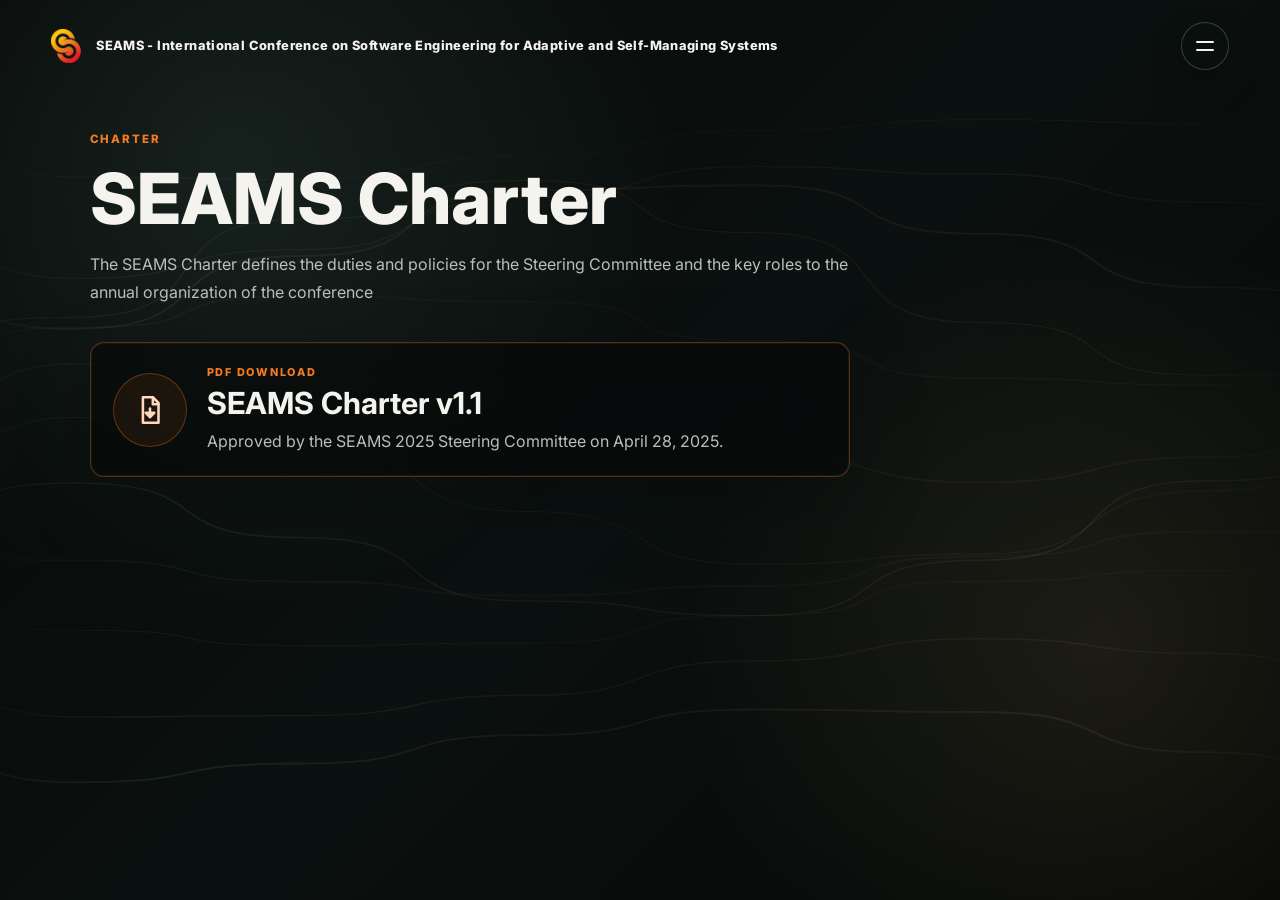
==== charter.html @ 8659b767 "Included charter section" ====
<!doctype html>
<html lang="en">
  <head>
    <meta charset="utf-8">
    <meta name="viewport" content="width=device-width, initial-scale=1">
    <meta
      name="description"
      content="SEAMS Charter defining steering committee duties and annual conference organization policies."
    >
    <title>Charter | SEAMS</title>
    <link rel="preconnect" href="https://fonts.googleapis.com">
    <link rel="preconnect" href="https://fonts.gstatic.com" crossorigin>
    <link
      href="https://fonts.googleapis.com/css2?family=Inter:wght@400;500;600;700;800&display=swap"
      rel="stylesheet"
    >
    <link rel="stylesheet" href="styles.css">
  </head>
  <body>
    <canvas class="ambient-canvas" aria-hidden="true"></canvas>

    <header class="site-header" aria-label="Site header">
      <a class="brand" href="index.html" aria-label="SEAMS home">
        <span class="brand-logo" aria-hidden="true">
          <img src="assets/seams-logo-banner-no-bg.png" alt="">
        </span>
        <span class="brand-name">SEAMS - International Conference on Software Engineering for Adaptive and Self-Managing Systems</span>
      </a>

      <button class="menu-button" type="button" aria-label="Open menu" aria-expanded="false" aria-controls="site-menu">
        <span class="menu-button__line"></span>
        <span class="menu-button__line"></span>
      </button>
    </header>

    <nav class="menu-panel" id="site-menu" aria-label="Main menu" aria-hidden="true">
      <div class="menu-panel__inner">
        <p class="menu-panel__eyebrow">Menu</p>
        <a href="index.html">Home</a>
        <a href="conference-series.html">Conference Series</a>
        <a href="leadership.html">Leadership</a>
        <a href="#charter">Charter</a>
      </div>
    </nav>

    <main id="charter">
      <section class="charter-section" aria-labelledby="charter-title">
        <div class="charter-section__header">
          <p class="hero__kicker">Charter</p>
          <h1 id="charter-title">SEAMS Charter</h1>
          <p>
            The SEAMS Charter defines the duties and policies for the Steering Committee and the key roles to the annual organization of the conference
          </p>
        </div>

        <a class="charter-download" href="assets/docs/SEAMS-Charter-v1.1.pdf" download>
          <span class="charter-download__icon" aria-hidden="true">
            <svg viewBox="0 0 24 24" focusable="false">
              <path d="M7 3h7l4 4v14H7z"></path>
              <path d="M14 3v5h4"></path>
              <path d="M9 14h6"></path>
              <path d="M12 11v6"></path>
              <path d="m9.5 14.5 2.5 2.5 2.5-2.5"></path>
            </svg>
          </span>
          <span class="charter-download__content">
            <span class="charter-download__kicker">PDF Download</span>
            <strong>SEAMS Charter v1.1</strong>
            <span>Approved by the SEAMS 2025 Steering Committee on April 28, 2025.</span>
          </span>
        </a>
      </section>
    </main>

    <script src="script.js"></script>
  </body>
</html>
---- styles.css ----
:root {
  color-scheme: dark;
  --ink: #f4f3ee;
  --muted: #b9c0bb;
  --quiet: #7f8c86;
  --line: rgba(244, 243, 238, 0.14);
  --panel: rgba(10, 16, 15, 0.72);
  --ground: #050706;
  --green: #8fd2bd;
  --gold: #d7b56d;
  --orange: #f47a20;
  --shadow: 0 28px 90px rgba(0, 0, 0, 0.34);
}

* {
  box-sizing: border-box;
}

html {
  scroll-behavior: smooth;
}

body {
  overflow-x: hidden;
  min-height: 100vh;
  margin: 0;
  color: var(--ink);
  background:
    radial-gradient(circle at 18% 18%, rgba(143, 210, 189, 0.11), transparent 28rem),
    radial-gradient(circle at 86% 72%, rgba(215, 181, 109, 0.1), transparent 26rem),
    linear-gradient(135deg, #060807 0%, #0b1110 50%, #050706 100%);
  font-family: Inter, ui-sans-serif, system-ui, -apple-system, BlinkMacSystemFont, "Segoe UI", sans-serif;
}

body.menu-open {
  overflow: hidden;
}

a {
  color: inherit;
  text-decoration: none;
}

.ambient-canvas {
  position: fixed;
  inset: 0;
  z-index: 0;
  width: 100%;
  height: 100%;
  opacity: 0.82;
  pointer-events: none;
}

.site-header,
.menu-panel,
main {
  position: relative;
}

.site-header {
  position: fixed;
  z-index: 20;
  top: 0;
  left: 0;
  right: 0;
  display: flex;
  align-items: center;
  justify-content: space-between;
  padding: 22px clamp(20px, 4vw, 56px);
}

.brand {
  display: inline-flex;
  min-width: 0;
  align-items: center;
  gap: 11px;
  max-width: calc(100vw - 124px);
  color: var(--ink);
  font-size: clamp(0.62rem, 1vw, 0.84rem);
  font-weight: 800;
  line-height: 1.22;
  letter-spacing: 0.03em;
}

.brand-name {
  min-width: 0;
  max-width: min(920px, calc(100vw - 180px));
  overflow: hidden;
  overflow-wrap: normal;
  text-overflow: ellipsis;
  white-space: nowrap;
  word-break: normal;
}

.brand-logo {
  position: relative;
  display: inline-flex;
  width: 34px;
  flex: 0 0 auto;
  height: 34px;
  overflow: hidden;
  align-items: center;
  border-radius: 8px;
}

.brand-logo img {
  display: block;
  width: auto;
  height: 34px;
  max-width: none;
}

.menu-button {
  position: relative;
  z-index: 30;
  display: grid;
  width: 48px;
  height: 48px;
  place-items: center;
  border: 1px solid rgba(244, 243, 238, 0.2);
  border-radius: 999px;
  background: rgba(10, 16, 15, 0.38);
  box-shadow: 0 16px 36px rgba(0, 0, 0, 0.22);
  cursor: pointer;
  backdrop-filter: blur(18px);
}

.menu-button__line {
  position: absolute;
  width: 18px;
  height: 2px;
  border-radius: 2px;
  background: var(--ink);
  transition: transform 180ms ease, translate 180ms ease;
}

.menu-button__line:first-child {
  translate: 0 -4px;
}

.menu-button__line:last-child {
  translate: 0 4px;
}

.menu-open .menu-button__line:first-child {
  translate: 0 0;
  transform: rotate(45deg);
}

.menu-open .menu-button__line:last-child {
  translate: 0 0;
  transform: rotate(-45deg);
}

.menu-panel {
  position: fixed;
  z-index: 15;
  inset: 0;
  display: grid;
  justify-items: end;
  pointer-events: none;
  visibility: hidden;
}

.menu-panel::before {
  position: absolute;
  inset: 0;
  content: "";
  background: rgba(0, 0, 0, 0.54);
  opacity: 0;
  transition: opacity 220ms ease;
}

.menu-panel__inner {
  position: relative;
  width: min(360px, 100%);
  min-height: 100%;
  padding: 110px clamp(28px, 6vw, 48px) 48px;
  border-left: 1px solid var(--line);
  background: rgba(5, 7, 6, 0.84);
  box-shadow: var(--shadow);
  transform: translateX(100%);
  transition: transform 260ms ease;
  backdrop-filter: blur(24px);
}

.menu-panel__eyebrow,
.hero__kicker {
  margin: 0 0 18px;
  color: var(--orange);
  font-size: 0.72rem;
  font-weight: 800;
  letter-spacing: 0.16em;
  text-transform: uppercase;
}

.menu-panel a {
  display: block;
  padding: 13px 0;
  border-bottom: 1px solid var(--line);
  font-size: clamp(1.15rem, 3vw, 1.65rem);
  font-weight: 700;
  letter-spacing: 0;
}

.menu-open .menu-panel {
  pointer-events: auto;
  visibility: visible;
}

.menu-open .menu-panel::before {
  opacity: 1;
}

.menu-open .menu-panel__inner {
  transform: translateX(0);
}

main {
  z-index: 1;
}

.home-section {
  display: grid;
  width: 100%;
  max-width: 100vw;
  grid-template-columns: minmax(0, 0.78fr) minmax(0, 1.12fr);
  gap: clamp(32px, 5vw, 76px);
  align-items: center;
  min-height: 100vh;
  min-height: 100svh;
  padding: 132px clamp(22px, 7vw, 96px) clamp(42px, 7vw, 84px);
}

.home-section__header {
  align-self: center;
  min-width: 0;
  width: 100%;
  max-width: 840px;
}

.home-section__text {
  min-width: 0;
  width: 100%;
  max-width: 860px;
  padding: 26px 0 2px;
  border-top: 1px solid var(--line);
}

p {
  overflow-wrap: anywhere;
}

h1 {
  margin: 0;
  max-width: 13ch;
  font-size: clamp(2rem, 3.8vw, 4.15rem);
  line-height: 1;
  font-weight: 800;
  letter-spacing: 0;
  overflow-wrap: normal;
  word-break: normal;
  hyphens: none;
}

.social-links {
  display: flex;
  flex-wrap: wrap;
  gap: 12px;
  margin-top: 30px;
}

.social-links a {
  display: inline-grid;
  width: 50px;
  height: 50px;
  place-items: center;
  border: 1.5px solid rgba(244, 122, 32, 0.42);
  border-radius: 999px;
  color: #ffd8bd;
  background: rgba(5, 7, 6, 0.58);
  box-shadow:
    0 16px 38px rgba(0, 0, 0, 0.22),
    inset 0 0 0 1px rgba(255, 216, 189, 0.06);
  font-size: 1.1rem;
  font-weight: 800;
  line-height: 1;
  backdrop-filter: blur(16px);
  transition: background 180ms ease, border-color 180ms ease, color 180ms ease, transform 180ms ease;
}

.social-links a:hover {
  border-color: rgba(244, 122, 32, 0.72);
  background: rgba(244, 122, 32, 0.12);
  color: var(--ink);
  transform: translateY(-2px);
}

.social-icon--bsky {
  position: relative;
  display: block;
  width: 23px;
  height: 18px;
}

.social-icon--bsky span {
  position: absolute;
  top: 2px;
  width: 12px;
  height: 16px;
  border-radius: 11px 11px 5px 11px;
  background: currentColor;
}

.social-icon--bsky span:first-child {
  left: 1px;
  transform: rotate(-30deg);
}

.social-icon--bsky span:last-child {
  right: 1px;
  transform: scaleX(-1) rotate(-30deg);
}

.social-icon--email {
  width: 23px;
  height: 23px;
  fill: none;
  stroke: currentColor;
  stroke-linecap: round;
  stroke-linejoin: round;
  stroke-width: 2;
}

.next-edition {
  position: relative;
  display: grid;
  width: min(100%, 560px);
  max-width: 100%;
  min-height: 142px;
  margin-top: 28px;
  overflow: hidden;
  align-items: end;
  border: 1px solid rgba(244, 122, 32, 0.34);
  border-radius: 14px;
  background: rgba(5, 7, 6, 0.58);
  box-shadow:
    0 22px 70px rgba(0, 0, 0, 0.28),
    inset 0 0 0 1px rgba(255, 216, 189, 0.05);
  text-decoration: none;
  backdrop-filter: blur(18px);
  transition: border-color 180ms ease, transform 180ms ease, box-shadow 180ms ease;
}

.next-edition::before {
  position: absolute;
  inset: 0;
  z-index: 1;
  content: "";
  background:
    linear-gradient(90deg, rgba(5, 7, 6, 0.92), rgba(5, 7, 6, 0.58) 58%, rgba(5, 7, 6, 0.12)),
    linear-gradient(180deg, rgba(5, 7, 6, 0.08), rgba(5, 7, 6, 0.9));
}

.next-edition::after {
  position: absolute;
  inset: auto 0 0;
  z-index: 2;
  height: 3px;
  content: "";
  background: linear-gradient(90deg, var(--orange), rgba(215, 181, 109, 0.7), transparent);
}

.next-edition img {
  position: absolute;
  inset: 0;
  width: 100%;
  height: 100%;
  object-fit: cover;
  filter: saturate(0.85) contrast(1.02);
  transition: scale 220ms ease, filter 220ms ease;
}

.next-edition__content {
  position: relative;
  z-index: 3;
  display: grid;
  gap: 7px;
  padding: 22px;
}

.next-edition__kicker {
  color: var(--orange);
  font-size: 0.68rem;
  font-weight: 800;
  letter-spacing: 0.16em;
  text-transform: uppercase;
}

.next-edition strong {
  color: var(--ink);
  font-size: clamp(1.45rem, 2.8vw, 2.05rem);
  line-height: 1;
}

.next-edition__content span:last-child {
  color: var(--muted);
  font-size: 0.95rem;
  line-height: 1.45;
}

.next-edition:hover {
  border-color: rgba(244, 122, 32, 0.72);
  box-shadow:
    0 26px 80px rgba(0, 0, 0, 0.32),
    inset 0 0 0 1px rgba(255, 216, 189, 0.09);
  transform: translateY(-2px);
}

.next-edition:hover img {
  transform: scale(1.035);
  filter: saturate(0.96) contrast(1.06);
}

.home-section__text p {
  margin: 0;
  color: var(--muted);
  font-size: clamp(1rem, 1.25vw, 1.14rem);
  line-height: 1.78;
}

.home-section__text a {
  color: #ffd8bd;
  border-bottom: 1px solid rgba(244, 122, 32, 0.55);
}

.home-section__text p + p {
  margin-top: 24px;
}

.series-section {
  min-height: 100vh;
  padding: 132px clamp(22px, 7vw, 96px) clamp(52px, 8vw, 92px);
}

.series-section__header {
  max-width: 840px;
  margin-bottom: 42px;
}

.series-section__header h1 {
  max-width: 12ch;
  font-size: clamp(2.5rem, 5.5vw, 5.8rem);
}

.series-section__header p:not(.hero__kicker) {
  max-width: 740px;
  color: var(--muted);
  font-size: clamp(1rem, 1.2vw, 1.12rem);
  line-height: 1.75;
}

.series-table-wrap {
  overflow-x: auto;
  border: 1px solid var(--line);
  border-radius: 8px;
  background: rgba(5, 7, 6, 0.46);
  box-shadow: 0 24px 80px rgba(0, 0, 0, 0.22);
  backdrop-filter: blur(18px);
}

.series-table {
  width: 100%;
  min-width: 820px;
  border-collapse: collapse;
}

.series-table th,
.series-table td {
  padding: 18px 20px;
  border-bottom: 1px solid rgba(244, 243, 238, 0.1);
  text-align: left;
  vertical-align: top;
}

.series-table th {
  position: sticky;
  top: 0;
  z-index: 1;
  color: var(--orange);
  background: rgba(8, 12, 11, 0.95);
  font-size: 0.72rem;
  font-weight: 800;
  letter-spacing: 0.14em;
  text-transform: uppercase;
}

.series-table td {
  color: var(--muted);
  line-height: 1.55;
}

.series-table tr:last-child td {
  border-bottom: 0;
}

.series-table td:first-child {
  width: 70px;
  color: var(--quiet);
  font-weight: 700;
}

.series-table td:nth-child(2) {
  width: 180px;
  color: var(--ink);
  font-weight: 700;
  white-space: nowrap;
}

.series-table a {
  color: var(--ink);
  text-decoration: none;
}

.series-table td:last-child a {
  display: inline-flex;
  align-items: center;
  min-height: 30px;
  padding: 4px 10px;
  border: 1px solid rgba(244, 122, 32, 0.28);
  border-radius: 999px;
  margin: 0 8px 8px 0;
  color: #ffd8bd;
  background: rgba(244, 122, 32, 0.08);
}

.series-table td:nth-child(2) a {
  border-bottom: 1px solid rgba(244, 122, 32, 0.55);
}

.series-table__pending {
  color: var(--quiet);
  font-style: italic;
}

.series-subsection {
  margin-top: clamp(48px, 7vw, 78px);
}

.series-subsection h2 {
  margin: 0 0 24px;
  max-width: 760px;
  font-size: clamp(2rem, 4vw, 4rem);
  line-height: 1.04;
  letter-spacing: 0;
}

.precursor-list {
  display: grid;
  grid-template-columns: repeat(2, minmax(0, 1fr));
  gap: 12px;
  max-width: 980px;
  margin: 0;
  padding: 0;
  list-style: none;
}

.precursor-list li {
  display: grid;
  gap: 6px;
  padding: 18px 20px;
  border: 1px solid rgba(244, 243, 238, 0.12);
  border-radius: 10px;
  background: rgba(5, 7, 6, 0.5);
  backdrop-filter: blur(18px);
}

.precursor-list a {
  color: var(--ink);
  font-weight: 800;
}

.precursor-list span {
  color: var(--muted);
  line-height: 1.5;
}

.leadership-section {
  min-height: 100vh;
  padding: 132px clamp(22px, 7vw, 96px) clamp(52px, 8vw, 92px);
}

.leadership-section__header {
  max-width: 920px;
  margin-bottom: 42px;
}

.leadership-section__header h1 {
  max-width: 12ch;
  font-size: clamp(2.5rem, 5.5vw, 5.8rem);
}

.leadership-section__header p:not(.hero__kicker) {
  max-width: 760px;
  color: var(--muted);
  font-size: clamp(1rem, 1.2vw, 1.12rem);
  line-height: 1.75;
}

.leadership-grid {
  display: grid;
  grid-template-columns: repeat(2, minmax(0, 1fr));
  gap: 16px;
}

.leader-card {
  display: grid;
  grid-template-columns: 88px minmax(0, 1fr);
  gap: 18px;
  align-items: center;
  min-height: 100%;
  padding: 16px;
  border: 1px solid rgba(244, 243, 238, 0.14);
  border-radius: 14px;
  background: rgba(5, 7, 6, 0.52);
  box-shadow: 0 20px 70px rgba(0, 0, 0, 0.18);
  backdrop-filter: blur(18px);
}

.leader-card__photo {
  display: block;
  overflow: hidden;
  width: 88px;
  height: 88px;
  border: 1px solid rgba(244, 122, 32, 0.22);
  border-radius: 999px;
  background:
    radial-gradient(circle at 30% 20%, rgba(244, 122, 32, 0.18), transparent 40%),
    rgba(244, 243, 238, 0.06);
}

.leader-card__photo img {
  display: block;
  width: 100%;
  height: 100%;
  object-fit: cover;
  filter: saturate(0.92) contrast(1.05);
  transition: scale 220ms ease, filter 220ms ease;
}

.leader-card:hover .leader-card__photo img {
  scale: 1.035;
  filter: saturate(1.02) contrast(1.08);
}

.leader-card h2 {
  margin: 0;
  color: var(--ink);
  font-size: clamp(1.05rem, 1.25vw, 1.28rem);
  line-height: 1.18;
  letter-spacing: 0;
}

.leader-card h2 a {
  border-bottom: 1px solid rgba(244, 122, 32, 0.52);
}

.leader-card p {
  margin: 9px 0 0;
  color: var(--muted);
  font-size: 0.94rem;
  line-height: 1.55;
}

.leader-card__affiliation {
  color: #ffd8bd;
  font-weight: 700;
}

.charter-section {
  min-height: 100vh;
  padding: 132px clamp(22px, 7vw, 96px) clamp(52px, 8vw, 92px);
}

.charter-section__header {
  max-width: 900px;
  margin-bottom: 36px;
}

.charter-section__header h1 {
  max-width: 12ch;
  font-size: clamp(2.5rem, 5.5vw, 5.8rem);
}

.charter-section__header p:not(.hero__kicker) {
  max-width: 760px;
  color: var(--muted);
  font-size: clamp(1rem, 1.2vw, 1.12rem);
  line-height: 1.75;
}

.charter-download {
  display: grid;
  grid-template-columns: 74px minmax(0, 1fr);
  gap: 20px;
  align-items: center;
  max-width: 760px;
  padding: 22px;
  border: 1px solid rgba(244, 122, 32, 0.34);
  border-radius: 14px;
  background: rgba(5, 7, 6, 0.54);
  box-shadow:
    0 24px 80px rgba(0, 0, 0, 0.24),
    inset 0 0 0 1px rgba(255, 216, 189, 0.05);
  backdrop-filter: blur(18px);
  transition: border-color 180ms ease, transform 180ms ease, background 180ms ease;
}

.charter-download:hover {
  border-color: rgba(244, 122, 32, 0.72);
  background: rgba(244, 122, 32, 0.08);
  transform: translateY(-2px);
}

.charter-download__icon {
  display: grid;
  width: 74px;
  height: 74px;
  place-items: center;
  border: 1px solid rgba(244, 122, 32, 0.32);
  border-radius: 999px;
  color: #ffd8bd;
  background: rgba(244, 122, 32, 0.08);
}

.charter-download__icon svg {
  width: 34px;
  height: 34px;
  fill: none;
  stroke: currentColor;
  stroke-linecap: round;
  stroke-linejoin: round;
  stroke-width: 1.8;
}

.charter-download__content {
  display: grid;
  gap: 8px;
}

.charter-download__kicker {
  color: var(--orange);
  font-size: 0.68rem;
  font-weight: 800;
  letter-spacing: 0.16em;
  text-transform: uppercase;
}

.charter-download strong {
  color: var(--ink);
  font-size: clamp(1.35rem, 2.5vw, 1.9rem);
  line-height: 1.1;
}

.charter-download__content span:last-child {
  color: var(--muted);
  line-height: 1.55;
}

@media (max-width: 1120px) {
  .home-section {
    grid-template-columns: 1fr;
    align-items: center;
    min-height: auto;
    padding-top: 118px;
  }

  .home-section__header,
  .home-section__text {
    max-width: 760px;
  }

  .next-edition {
    width: min(100%, 620px);
  }
}

@media (max-width: 920px) {
  h1 {
    max-width: 10ch;
  }

  .leadership-grid {
    grid-template-columns: 1fr;
  }

  .precursor-list {
    grid-template-columns: 1fr;
  }
}

@media (max-width: 620px) {
  .site-header {
    padding: 18px;
  }

  .brand {
    max-width: calc(100vw - 92px);
    gap: 9px;
  }

  .brand-name {
    max-width: calc(100vw - 144px);
    font-size: 0.58rem;
    line-height: 1.25;
  }

  .brand-name {
    color: transparent;
    font-size: 0;
  }

  .brand-name::before {
    color: var(--ink);
    content: "SEAMS";
    font-size: 0.78rem;
    letter-spacing: 0.08em;
  }

  .home-section {
    width: 100vw;
    padding-right: 20px;
    padding-left: 20px;
  }

  .home-section__header,
  .home-section__text {
    width: calc(100vw - 40px);
    max-width: calc(100vw - 40px);
  }

  h1 {
    max-width: 8.7ch;
    font-size: clamp(1.75rem, 9.2vw, 2.35rem);
  }

  .next-edition {
    width: calc(100vw - 40px);
    max-width: calc(100vw - 40px);
    min-height: 132px;
  }

  .home-section__text {
    padding-top: 22px;
  }

  .series-section {
    padding-right: 20px;
    padding-left: 20px;
  }

  .leadership-section {
    padding-right: 20px;
    padding-left: 20px;
  }

  .charter-section {
    padding-right: 20px;
    padding-left: 20px;
  }

  .charter-download {
    grid-template-columns: 58px minmax(0, 1fr);
    gap: 16px;
    padding: 18px;
  }

  .charter-download__icon {
    width: 58px;
    height: 58px;
  }

  .leader-card {
    grid-template-columns: 72px minmax(0, 1fr);
    gap: 14px;
  }

  .leader-card__photo {
    width: 72px;
    height: 72px;
  }
}
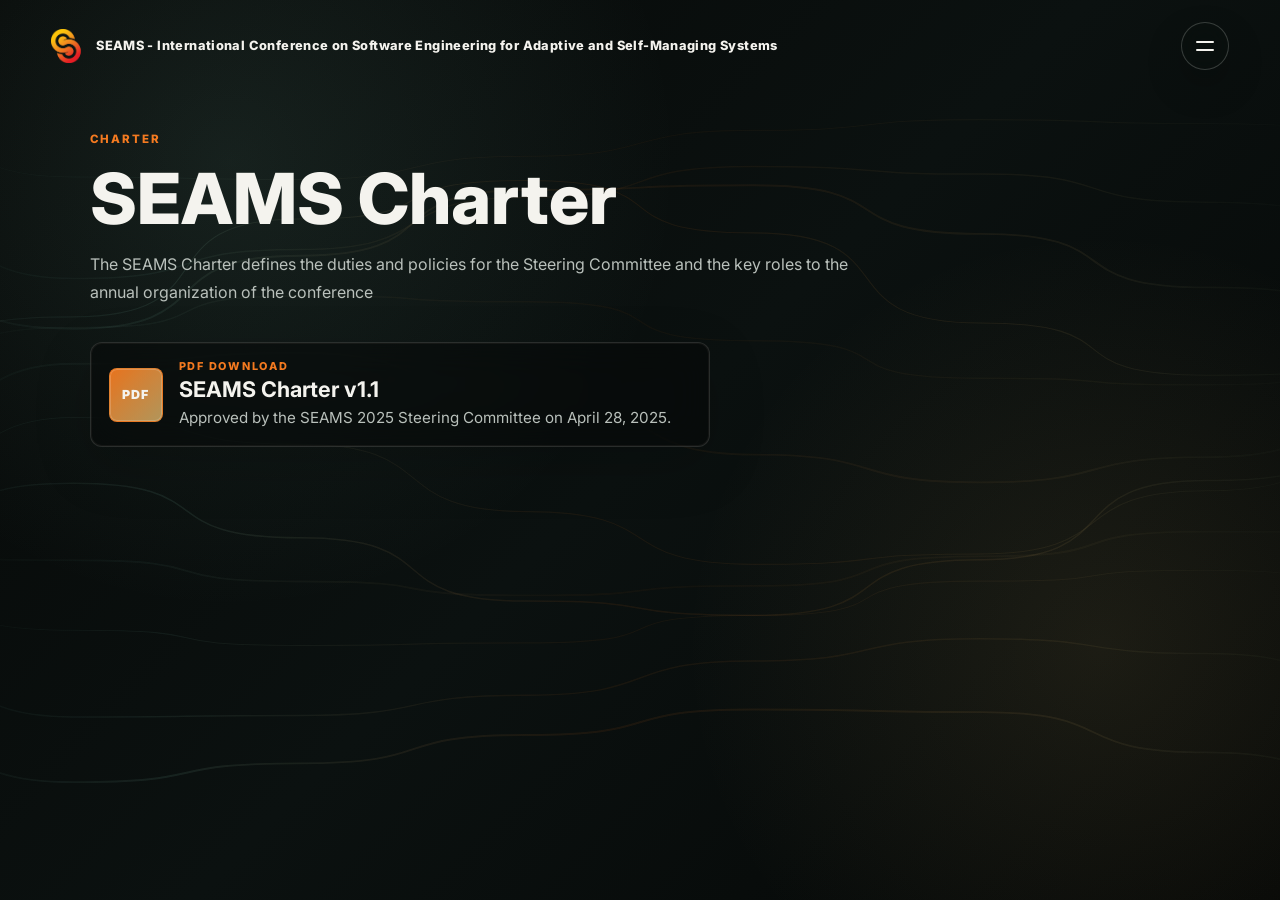
==== commit 49fda6a0: "fixed charter download presentation" ====
--- a/charter.html
+++ b/charter.html
@@ -55,13 +55,7 @@
 
         <a class="charter-download" href="assets/docs/SEAMS-Charter-v1.1.pdf" download>
           <span class="charter-download__icon" aria-hidden="true">
-            <svg viewBox="0 0 24 24" focusable="false">
-              <path d="M7 3h7l4 4v14H7z"></path>
-              <path d="M14 3v5h4"></path>
-              <path d="M9 14h6"></path>
-              <path d="M12 11v6"></path>
-              <path d="m9.5 14.5 2.5 2.5 2.5-2.5"></path>
-            </svg>
+            <span>PDF</span>
           </span>
           <span class="charter-download__content">
             <span class="charter-download__kicker">PDF Download</span>
--- a/styles.css
+++ b/styles.css
@@ -701,16 +701,16 @@
 
 .charter-download {
   display: grid;
-  grid-template-columns: 74px minmax(0, 1fr);
-  gap: 20px;
+  grid-template-columns: 54px minmax(0, 1fr);
+  gap: 16px;
   align-items: center;
-  max-width: 760px;
-  padding: 22px;
-  border: 1px solid rgba(244, 122, 32, 0.34);
-  border-radius: 14px;
-  background: rgba(5, 7, 6, 0.54);
+  max-width: 620px;
+  padding: 16px 18px;
+  border: 1px solid rgba(244, 243, 238, 0.14);
+  border-radius: 12px;
+  background: rgba(5, 7, 6, 0.5);
   box-shadow:
-    0 24px 80px rgba(0, 0, 0, 0.24),
+    0 18px 56px rgba(0, 0, 0, 0.18),
     inset 0 0 0 1px rgba(255, 216, 189, 0.05);
   backdrop-filter: blur(18px);
   transition: border-color 180ms ease, transform 180ms ease, background 180ms ease;
@@ -724,28 +724,26 @@
 
 .charter-download__icon {
   display: grid;
-  width: 74px;
-  height: 74px;
+  width: 54px;
+  height: 54px;
   place-items: center;
-  border: 1px solid rgba(244, 122, 32, 0.32);
-  border-radius: 999px;
-  color: #ffd8bd;
-  background: rgba(244, 122, 32, 0.08);
-}
-
-.charter-download__icon svg {
-  width: 34px;
-  height: 34px;
-  fill: none;
-  stroke: currentColor;
-  stroke-linecap: round;
-  stroke-linejoin: round;
-  stroke-width: 1.8;
+  border: 1.5px solid rgba(244, 122, 32, 0.62);
+  border-radius: 8px;
+  color: var(--ink);
+  background:
+    linear-gradient(135deg, rgba(244, 122, 32, 0.95), rgba(215, 181, 109, 0.82));
+  box-shadow: inset 0 0 0 1px rgba(255, 255, 255, 0.18);
+}
+
+.charter-download__icon span {
+  font-size: 0.78rem;
+  font-weight: 900;
+  letter-spacing: 0.08em;
 }
 
 .charter-download__content {
   display: grid;
-  gap: 8px;
+  gap: 5px;
 }
 
 .charter-download__kicker {
@@ -758,13 +756,14 @@
 
 .charter-download strong {
   color: var(--ink);
-  font-size: clamp(1.35rem, 2.5vw, 1.9rem);
+  font-size: clamp(1.08rem, 1.8vw, 1.35rem);
   line-height: 1.1;
 }
 
 .charter-download__content span:last-child {
   color: var(--muted);
-  line-height: 1.55;
+  font-size: 0.95rem;
+  line-height: 1.5;
 }
 
 @media (max-width: 1120px) {
@@ -870,14 +869,14 @@
   }
 
   .charter-download {
-    grid-template-columns: 58px minmax(0, 1fr);
-    gap: 16px;
-    padding: 18px;
+    grid-template-columns: 50px minmax(0, 1fr);
+    gap: 14px;
+    padding: 16px;
   }
 
   .charter-download__icon {
-    width: 58px;
-    height: 58px;
+    width: 50px;
+    height: 50px;
   }
 
   .leader-card {
